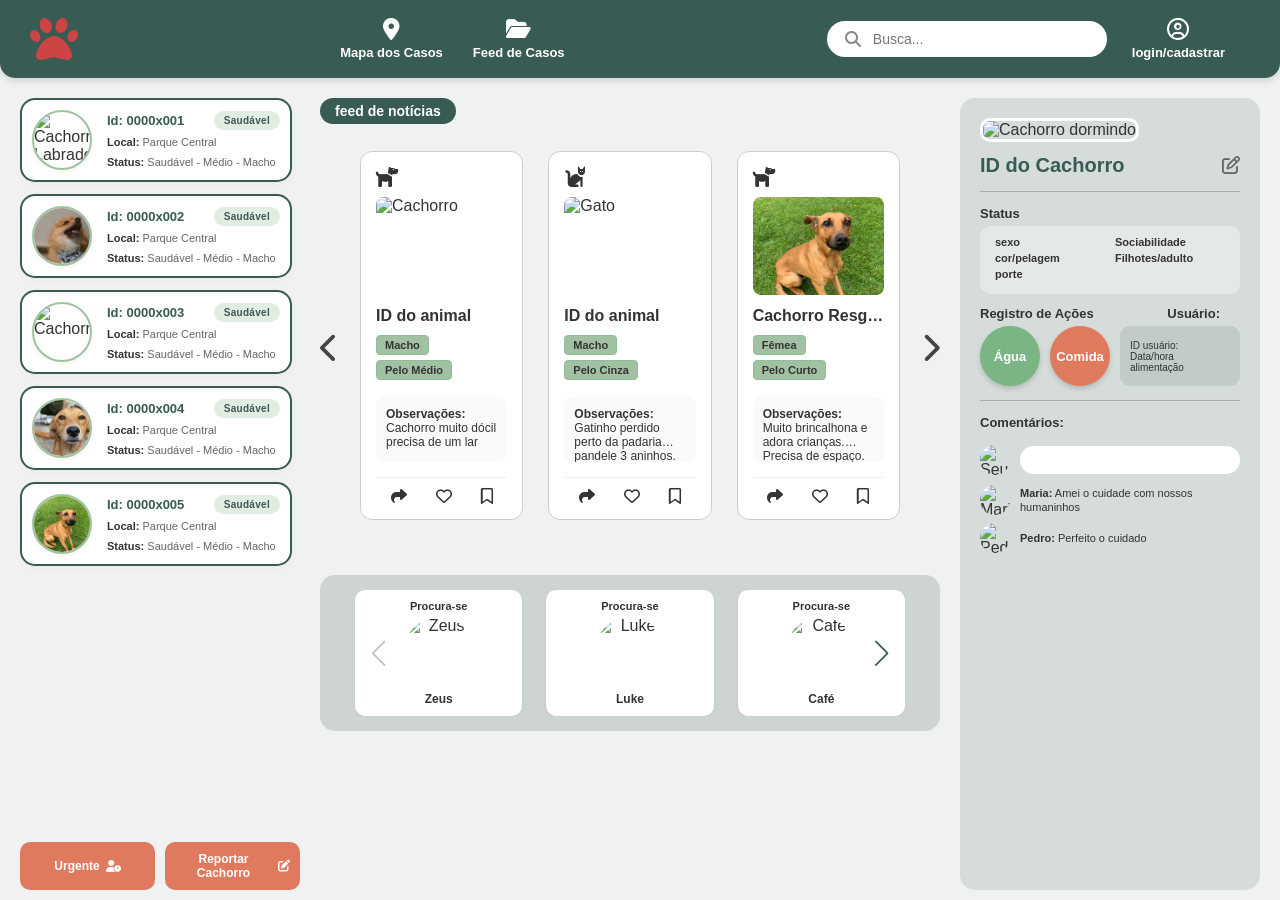
==== src/teste/index.html @ e4bc110d "Commit teste de paginação" ====
<!DOCTYPE html>
<html lang="pt-BR">
<head>
    <meta charset="UTF-8">
    <meta name="viewport" content="width=device-width, initial-scale=1.0">
    <title>Plataforma de Adoção e Resgate</title>
    <link rel="stylesheet"
        href="https://cdn.jsdelivr.net/npm/swiper@11/swiper-bundle.min.css" />
    <link rel="stylesheet"
        href="https://cdnjs.cloudflare.com/ajax/libs/font-awesome/6.4.0/css/all.min.css">
    <link rel="stylesheet"
        href="https://unpkg.com/leaflet@1.9.4/dist/leaflet.css" />
    <link rel="stylesheet" href="global.css">
</head>
<body>
    <header class="top-header">
        <div class="logo">
            <i class="fa-solid fa-paw fa-3x"></i>
        </div>
        <nav class="main-nav">
            <button id="btn-mapa"><a href="#mapa"><i
                        class="fa-solid fa-location-dot"></i> Mapa dos
                    Casos</a></button>
            <button id="btn-feed"><a href="#feed"><i
                        class="fa-solid fa-folder-open"></i> Feed de
                    Casos</a></button>
        </nav>
        <div class="header-right">
            <div class="search-bar">
                <i class="fas fa-search"></i>
                <input type="text" placeholder="Busca...">
            </div>
            <button class="btnLogin"> <a href="#" class="nav-item login-block" id="loginBtn">
                    <i class="far fa-user-circle"></i>
                    <span>login/cadastrar</span>
                </a></button>
            <button id="btnTelaUsuario" class="btn-usuario"
                style="display: none;">
                <i class="fa-solid fa-user"></i> USUÁRIO
            </button>
            <div id="userMenuContainer" class="user-menu">
            </div>
        </div>
    </header>
    <!-- CORPO PRINCIPAL -->
    <main class="dashboard-container">
        <!-- BARRA LATERAL ESQUERDA -->
        <aside class="left-sidebar">
            <div class="cases-list">
                <div class="case-card">
                    <img src="../img/labrador.png" alt="Cachorro Labrador">
                    <div class="case-details">
                        <div class="case-header">
                            <span>Id: 0000x001</span>
                            <span class="badge badge-green">Saudável</span>
                        </div>
                        <p><strong>Local:</strong> Parque Central</p>
                        <p><strong>Status:</strong> Saudável - Médio - Macho</p>
                    </div>
                </div>
                <div class="case-card">
                    <img src="../img/amoraa.jpg" alt="Cachorro">
                    <div class="case-details">
                        <div class="case-header">
                            <span>Id: 0000x002</span>
                            <span class="badge badge-green">Saudável</span>
                        </div>
                        <p><strong>Local:</strong> Parque Central</p>
                        <p><strong>Status:</strong> Saudável - Médio - Macho</p>
                    </div>
                </div>
                <div class="case-card">
                    <img src="../img/closeup-shot.jpg" alt="Cachorro">
                    <div class="case-details">
                        <div class="case-header">
                            <span>Id: 0000x003</span>
                            <span class="badge badge-green">Saudável</span>
                        </div>
                        <p><strong>Local:</strong> Parque Central</p>
                        <p><strong>Status:</strong> Saudável - Médio - Macho</p>
                    </div>
                </div>
                <div class="case-card">
                    <img src="../img/carameloselfie.jpg" alt="Cachorro">
                    <div class="case-details">
                        <div class="case-header">
                            <span>Id: 0000x004</span>
                            <span class="badge badge-green">Saudável</span>
                        </div>
                        <p><strong>Local:</strong> Parque Central</p>
                        <p><strong>Status:</strong> Saudável - Médio - Macho</p>
                    </div>
                </div>
                <div class="case-card">
                    <img src="../img/caramelo.jpeg" alt="Cachorro">
                    <div class="case-details">
                        <div class="case-header">
                            <span>Id: 0000x005</span>
                            <span class="badge badge-green">Saudável</span>
                        </div>
                        <p><strong>Local:</strong> Parque Central</p>
                        <p><strong>Status:</strong> Saudável - Médio - Macho</p>
                    </div>
                </div>
            </div>
            <div class="sidebar-buttons">
                <button class="btn-orange"
                    onclick="alert('Página de Urgência em desenvolvimento!')">Urgente
                    <i class="fa-solid fa-user-clock"></i></button>
                <button class="btn-orange"
                    onclick="alert('Formulário de Reporte em desenvolvimento!')">Reportar
                    Cachorro <i class="fa-solid fa-pen-to-square"></i></button>
            </div>
        </aside>
        <!-- CONTEÚDO PRINCIPAL -->
        <section class="main-content">
            <div class="feed-header">
                <h2>feed de notícias</h2>
            </div>
            <div id="container-feed-completo">
                <div class="feed-swiper-container">
                    <i class="fas fa-chevron-left custom-arrow feed-prev"></i>
                    <div class="swiper feed-swiper">
                        <div class="swiper-wrapper">
                            <div class="swiper-slide">
                                <div class="feed-card">
                                    <i class="fa-solid fa-dog card-icon"
                                        style="font-size: 20px;"></i>
                                    <img src="../img/cute-abandoned.jpg"
                                        alt="Cachorro" class="feed-img">
                                    <h3>ID do animal</h3>
                                    <div class="tags">
                                        <span class="tag">Macho</span>
                                        <span class="tag">Pelo Médio</span>
                                        <span class="tag">Pequeno</span>
                                        <span class="tag">Adulto</span>
                                    </div>
                                    <div class="obs-box">
                                        <strong>Observações:</strong><br>
                                        Cachorro muito dócil precisa de um lar
                                    </div>
                                    <div class="feed-actions">
                                        <i class="fa-solid fa-share"></i>
                                        <i class="fa-regular fa-heart"></i>
                                        <i class="fa-regular fa-bookmark"></i>
                                    </div>
                                </div>
                            </div>
                            <div class="swiper-slide">
                                <div class="feed-card">
                                    <i class="fa-solid fa-cat card-icon"
                                        style="font-size: 20px;"></i>
                                    <img src="../img/caramelo.jpg" alt="Gato"
                                        class="feed-img">
                                    <h3>ID do animal</h3>
                                    <div class="tags">
                                        <span class="tag">Macho</span>
                                        <span class="tag">Pelo Cinza</span>
                                        <span class="tag">Pequeno</span>
                                        <span class="tag">Adulto</span>
                                    </div>
                                    <div class="obs-box">
                                        <strong>Observações:</strong><br>
                                        Gatinho perdido perto da padaria pandele
                                        3
                                        aninhos.
                                    </div>
                                    <div class="feed-actions">
                                        <i class="fa-solid fa-share"></i>
                                        <i class="fa-regular fa-heart"></i>
                                        <i class="fa-regular fa-bookmark"></i>
                                    </div>
                                </div>
                            </div>
                            <div class="swiper-slide">
                                <div class="feed-card">
                                    <i class="fa-solid fa-dog card-icon"
                                        style="font-size: 20px;"></i>
                                    <img src="../img/caramelo.jpeg"
                                        alt="Cachorro" class="feed-img">
                                    <h3>Cachorro Resgatado</h3>
                                    <div class="tags">
                                        <span class="tag">Fêmea</span>
                                        <span class="tag">Pelo Curto</span>
                                        <span class="tag">Grande</span>
                                        <span class="tag">Adulto</span>
                                    </div>
                                    <div class="obs-box">
                                        <strong>Observações:</strong><br>
                                        Muito brincalhona e adora crianças.
                                        Precisa
                                        de espaço.
                                    </div>
                                    <div class="feed-actions">
                                        <i class="fa-solid fa-share"></i>
                                        <i class="fa-regular fa-heart"></i>
                                        <i class="fa-regular fa-bookmark"></i>
                                    </div>
                                </div>
                            </div>
                        </div>
                        <div class="swiper-pagination"></div>
                    </div>
                    <i class="fas fa-chevron-right custom-arrow feed-next"></i>
                </div>
                <div class="lost-pets-section">
                    <div class="swiper swiper-lost">
                        <div class="swiper-wrapper">
                            <div class="swiper-slide lost-card">
                                <span class="lost-tag">Procura-se</span>
                                <img src="../img/bull-terrier.jpg" alt="Zeus">
                                <p>Zeus</p>
                            </div>
                            <div class="swiper-slide lost-card">
                                <span class="lost-tag">Procura-se</span>
                                <img src="../img/boxer-dog.jpg" alt="Luke">
                                <p>Luke</p>
                            </div>
                            <div class="swiper-slide lost-card">
                                <span class="lost-tag">Procura-se</span>
                                <img src="../img/angle-dog-looking.jpg"
                                    alt="Café">
                                <p>Café</p>
                            </div>
                            <div class="swiper-slide lost-card">
                                <span class="lost-tag">Procura-se</span>
                                <img src="../img/ussell-terrier.jpg" alt="Totó">
                                <p>Totó</p>
                            </div>
                        </div>
                        <div class="swiper-button-prev lost-prev"></div>
                        <div class="swiper-button-next lost-next"></div>
                    </div>
                </div>
            </div>
            <div id="container-mapa" style="display: none;">
                <div class="feed-header">
                    <h2>Mapa dos Casos</h2>
                </div>
                <div id="map"></div>
            </div>
        </section>
        <!-- BARRA LATERAL DIREITA -->
        <aside class="right-sidebar dog-profile-sidebar">
            <div class="profile-img-wrap">
                <img src="../img/labrador.png" alt="Cachorro dormindo">
            </div>
            <div class="profile-header">
                <h2>ID do Cachorro</h2>
                <i class="fa-regular fa-pen-to-square edit-icon"></i>
            </div>
            <hr class="profile-divider">
            <div class="profile-section">
                <h3 class="section-title">Status</h3>
                <div class="status-box">
                    <div class="status-col">
                        <p><strong>sexo</strong></p>
                        <p><strong>cor/pelagem</strong></p>
                        <p><strong>porte</strong></p>
                    </div>
                    <div class="status-col">
                        <p><strong>Sociabilidade</strong></p>
                        <p><strong>Filhotes/adulto</strong></p>
                    </div>
                </div>
            </div>
            <div class="profile-section">
                <div class="actions-labels">
                    <h3 class="section-title">Registro de Ações</h3>
                    <h3 class="section-title">Usuário:</h3>
                </div>
                <div class="actions-content">
                    <div class="action-buttons">
                        <button class="btn-circle btn-agua">Água</button>
                        <button class="btn-circle btn-comida">Comida</button>
                    </div>
                    <div class="user-log-box">
                        <p>ID usuário:<br>Data/hora<br>alimentação</p>
                    </div>
                </div>
            </div>
            <hr class="profile-divider">
            <div class="profile-section comments-section">
                <h3 class="section-title">Comentários:</h3>
                <div class="comment-input-row">
                    <img src="../img/Maria.jpg" alt="Seu Avatar"
                        class="avatar-sm">
                    <input type="text" class="comment-input" placeholder="">
                </div>
                <div class="comments-list">
                    <div class="comment-item">
                        <img src="../img/Maria.jpg" alt="Maria"
                            class="avatar-sm">
                        <p><strong>Maria:</strong> Amei o cuidade com nossos
                            humaninhos</p>
                    </div>
                    <div class="comment-item">
                        <img src="../img/Pedro.jpg" alt="Pedro"
                            class="avatar-sm">
                        <p><strong>Pedro:</strong> Perfeito o cuidado</p>
                    </div>
                </div>
            </div>
        </aside>
    </main>
    <script src="https://cdn.jsdelivr.net/npm/swiper@11/swiper-bundle.min.js">
    </script>
    <script src="https://unpkg.com/leaflet@1.9.4/dist/leaflet.js"></script>
    <script src="js/main.js"></script>
    <script src="./js/login.js"></script>
</body>
</body>
</html>
---- src/teste/global.css ----
/* ==================== VARIÁVEIS GERAIS ==================== */
:root {
    /* Paleta de Cores baseada na imagem */
    --bg-main: #eff2f1; /* Fundo geral mais claro */
    --bg-sidebar-right: #d5dcd9; /* Fundo da barra lateral direita */
    --bg-lost-section: #cdd4d1; /* Fundo da seção de perdidos */

    --primary-green: #385b54; /* Verde escuro (Header, bordas, textos destaque) */
    --light-green: #a2c1a3; /* Verde claro (Tags Saudável, Água) */
    --primary-orange: #e07a5f; /* Laranja (Urgente, Comida) */
    --white: #ffffff;

    --text-dark: #333333;
    --text-muted: #666666;

    /* Padrões de Layout */
    --border-radius-md: 10px;
    --border-radius-lg: 15px;
    --border-main: 2px solid var(--primary-green);
}

/* ==================== RESET E TIPOGRAFIA ==================== */
* {
    margin: 0;
    padding: 0;
    box-sizing: border-box;
    font-family: 'Segoe UI', Tahoma, Geneva, Verdana, sans-serif;
}

body {
    background-color: var(--bg-main);
    color: var(--text-dark);
    height: 100vh;
    display: flex;
    flex-direction: column;
    overflow: hidden;
}

/* Scrollbar Customizada */
::-webkit-scrollbar {
    width: 6px;
    height: 6px;
}

::-webkit-scrollbar-thumb {
    background: var(--primary-green);
    border-radius: 10px;
}

::-webkit-scrollbar-track {
    background: transparent;
}

/* ==================== HEADER ==================== */
.top-header {
    background-color: var(--primary-green);
    color: var(--white);
    display: flex;
    justify-content: space-between;
    align-items: center;
    padding: 15px 30px;
    border-bottom-left-radius: var(--border-radius-lg);
    border-bottom-right-radius: var(--border-radius-lg);
    margin-bottom: 20px;
    width: 100%;
    flex-shrink: 0;
    box-shadow: 0 4px 6px rgba(0, 0, 0, 0.1);
}

.logo i {
    color: #cc4444; /* Cor do coração/pata na imagem */
}

.main-nav {
    display: flex;
    gap: 30px;
}

.main-nav button {
    background: none;
    border: none;
    cursor: pointer;
}

.main-nav a {
    color: var(--white);
    text-decoration: none;
    display: flex;
    flex-direction: column;
    align-items: center;
    font-size: 13px;
    font-weight: 600;
    gap: 5px;
}

.main-nav i {
    font-size: 22px;
}
/* ==================== MODAL ==================== */
/* =========================================
   ESTILOS DO LOGO DO MODAL
   ========================================= */
.modal-logo {
    height: 35px;
    width: auto;
    object-fit: contain;
    margin-bottom: 15px;
}

/* =========================================
   ESTILOS DO MODAL (OVERLAY E CONTAINER)
   ========================================= */
.modal-overlay {
    display: none;
    position: fixed;
    top: 0;
    left: 0;
    width: 100%;
    height: 100%;
    background: rgba(0, 0, 0, 0.4);
    backdrop-filter: blur(4px);
    z-index: 9999;
    justify-content: center;
    align-items: center;
}

.modal-overlay.active {
    display: flex;
}

.modal-content {
    background-color: var(--bg-main); /* Usando o fundo claro da sua paleta */
    padding: 35px 30px;
    border-radius: var(--border-radius-lg); /* Usando a sua variável de borda */
    width: 90%;
    max-width: 400px;
    position: relative;
    text-align: center;
    max-height: 95vh;
    overflow-y: auto;
    color: var(--text-dark);
    box-shadow: 0 10px 25px rgba(0, 0, 0, 0.2);
}

.close-btn {
    position: absolute;
    top: 15px;
    right: 20px;
    font-size: 24px;
    font-weight: bold;
    cursor: pointer;
    color: var(--text-muted);
}

.close-btn:hover {
    color: var(--text-dark);
}

.modal-content h2 {
    font-size: 22px;
    margin-bottom: 25px;
    color: var(--primary-green); /* Atualizado para a nova variável */
    font-weight: 700;
}

/* =========================================
   FORMULÁRIOS E INPUTS
   ========================================= */
.login-form input {
    width: 100%;
    padding: 12px 15px;
    margin-bottom: 15px;
    border: 1px solid #ced4da;
    border-radius: 6px;
    font-size: 14px;
    color: var(--text-dark);
    background-color: #e8f0fe; /* Mantido o azul claro padrão de preenchimento (autofill) */
    box-sizing: border-box;
}

.login-form input:focus {
    outline: none;
    border-color: var(--primary-green); /* Atualizado para a nova variável */
}

.phone-group {
    display: flex;
    gap: 10px;
    width: 100%;
}

/* =========================================
   BOTÕES PRINCIPAIS
   ========================================= */
.btn-entrar,
.btn-cadastrar {
    width: 100%;
    padding: 12px;
    border-radius: 6px;
    font-size: 15px;
    font-weight: bold;
    cursor: pointer;
    margin-top: 5px;
    color: var(--white); /* Atualizado para a nova variável */
    border: none;
}

.btn-entrar {
    background-color: var(--primary-orange); /* Atualizado para a nova variável laranja */
}

.btn-entrar:hover {
    opacity: 0.9;
}

.btn-cadastrar {
    background-color: var(--primary-green); /* Atualizado para a nova variável verde */
}

.btn-cadastrar:hover {
    opacity: 0.9;
}

/* =========================================
   LINKS (Cadastre-se)
   ========================================= */
.register-link {
    margin-top: 20px;
    font-size: 13px;
    color: var(--text-muted);
}

.register-link a {
    color: var(--primary-orange); /* Atualizado para a nova variável */
    font-weight: bold;
    text-decoration: underline;
}

.register-link a:hover {
    opacity: 0.8;
}

/* =========================================
   BOTÕES DE ESQUECI SENHA/USUÁRIO
   ========================================= */
.forgot-buttons-container {
    display: flex;
    gap: 12px;
    margin-top: 25px;
}

.btn-esqueci {
    flex: 1;
    padding: 10px;
    background-color: transparent;
    color: var(--primary-green); /* Atualizado */
    border: 1.5px solid var(--primary-green); /* Atualizado */
    border-radius: 6px;
    font-size: 13px;
    font-weight: bold;
    cursor: pointer;
    transition: 0.3s;
}

.btn-esqueci:hover {
    background-color: var(--primary-green); /* Atualizado */
    color: var(--white); /* Atualizado */
}

/* =========================================
   SELEÇÃO DE PERFIL (CADASTRO)
   ========================================= */
.button-group {
    display: flex;
    flex-wrap: wrap;
    gap: 8px;
    margin-bottom: 15px;
}

.btn-perfil {
    flex: 1;
    min-width: 100px;
    padding: 10px;
    border: none;
    border-radius: 8px;
    color: var(--white);
    cursor: pointer;
    font-size: 13px;
    font-weight: bold;
    transition: 0.3s;
}

.btn-adotante { background-color: #ff9f43; }
.btn-voluntario { background-color: #54a0ff; }
.btn-apoiador { background-color: #10ac84; }
.btn-ong { background-color: #5f27cd; }
/* ==================== LADO DIREITO DO HEADER E BUSCA ==================== */
.header-right {
    display: flex;
    align-items: center; /* Centraliza verticalmente todos os itens */
    gap: 25px; /* Espaço entre a busca e o login */
}

/* Estilo da Barra de Pesquisa */
.search-bar {
    background-color: var(--white);
    border-radius: 25px; /* Bordas mais arredondadas */
    padding: 10px 18px; /* Mais padding para espaçamento interno */
    display: flex;
    align-items: center;
    width: 280px; /* Um pouco mais longa */
    gap: 12px; /* Espaço entre lupa e texto */
}

.search-bar i {
    color: #888888;
    font-size: 16px;
}

.search-bar input {
    border: none;
    outline: none;
    width: 100%;
    font-size: 14px;
    color: var(--text-dark);
    background: transparent;
}

/* Estilo do Bloco de Login (Estado Deslogado) */
.login-block {
    display: flex;
    flex-direction: column; /* Empilha o ícone sobre o texto */
    align-items: center; /* Centraliza horizontalmente o ícone e o texto */
    text-decoration: none; /* Remove o sublinhado */
    color: var(--white); /* Cor branca para ícone e texto */
    text-align: center;
    cursor: pointer;
    gap: 5px; /* Espaço entre o ícone e o texto */
}

.login-block i {
    font-size: 24px; /* Tamanho do ícone */
    color: var(--white);
}

.login-block span {
    font-weight: bold; /* Texto em negrito */
    font-size: 13px; /* Tamanho do texto */
    color: var(--white);
}

/* Estilo do Botão do Usuário Logado */
.btn-usuario {
    background-color: var(--white);
    color: var(--primary-green);
    border: none;
    padding: 10px 20px;
    border-radius: 20px;
    font-weight: bold;
    cursor: pointer;
    display: flex;
    align-items: center;
    gap: 8px;
    transition: 0.2s ease;
}

.btn-usuario:hover {
    background-color: #f0f0f0;
}

/* Container do Menu */
.user-menu {
    display: flex;
    align-items: center;
}

/* ==========================================
   ESTILO DO BOTÃO DE LOGIN
   ========================================== */

.btnLogin {
    display: flex;
    align-items: center;
    justify-content: center;
    gap: 8px; 
    

    background-color: transparent;
    border: 2px ;
    border-radius: 25px;
    

    text-decoration: none;
    color: #ffffff;
    font-family: inherit;
    font-size: 16px;
    font-weight: bold;
    
    transition: all 0.3s ease;
    cursor: pointer;
}

.btnLogin i {
    font-size: 22px;
}


/* ==================== LAYOUT PRINCIPAL (GRID) ==================== */
.dashboard-container {
    display: grid;
    grid-template-columns: 280px 1fr 300px;
    /* Esquerda, Centro Fluido, Direita */
    gap: 20px;
    padding: 0 20px 10px 20px;
    width: 100%;
    flex-grow: 1;
    min-height: 0;
}

.left-sidebar,
.main-content,
.right-sidebar {
    display: flex;
    flex-direction: column;
    height: 100%;
    overflow-y: auto;
}

/* ==================== SIDEBAR ESQUERDA (Lista de Casos) ==================== */
.left-sidebar {
    display: flex;
    flex-direction: column;
    height: 100%; 
    max-height: 800px;
}

.cases-list {
    flex-grow: 1;      
    overflow-y: auto; 
    padding-right: 8px; /* Um pouco mais de espaço para a scrollbar */
    display: flex;
    flex-direction: column;
    gap: 12px; /* Separa os cards de forma elegante sem usar margin */
}

.case-card {
    display: flex;
    background-color: var(--white);
    border: var(--border-main);
    border-radius: var(--border-radius-lg); /* Cantos mais arredondados */
    padding: 10px; 
    gap: 15px;
    align-items: center;
    box-shadow: 0 2px 8px rgba(0, 0, 0, 0.03); /* Sombra bem leve */
    transition: all 0.3s ease; /* Animação suave */
    cursor: pointer;
}

.case-card:hover {
    transform: translateY(-3px);
    box-shadow: 0 6px 15px rgba(0, 0, 0, 0.06);
    border-color: var(--light-green);
}

.case-card img {
    width: 60px;
    height: 60px;
    border-radius: 50%;
    object-fit: cover;
    /* Borda mais clara e suave para a foto do pet */
    border: 2px solid var(--light-green); 
    box-shadow: 0 2px 5px rgba(0, 0, 0, 0.05);
}

.case-details {
    flex-grow: 1;
    display: flex;
    flex-direction: column;
    gap: 5px;
}

.case-header {
    display: flex;
    justify-content: space-between;
    align-items: center;
    font-size: 13px;
    font-weight: 600; /* Menos pesado que o 700 */
    color: var(--primary-green);
}

.case-details p {
    font-size: 11px;
    color: var(--text-muted); /* Texto secundário mais claro */
    line-height: 1.3;
}

.case-details strong {
    color: var(--text-dark);
    font-weight: 600;
}

.badge-green {
    /* Fundo levemente transparente para a tag não gritar na tela */
    background-color: rgba(162, 193, 163, 0.3); 
    padding: 4px 10px;
    border-radius: 12px;
    color: var(--primary-green);
    font-size: 10px;
    font-weight: 700;
    letter-spacing: 0.3px;
}

.sidebar-buttons {
    flex-shrink: 0;
    padding-top: 15px;
    display: flex;
    justify-content: space-between;
    gap: 10px;
}
.btn-orange {
    background-color: var(--primary-orange);
    color: var(--white);
    border: none;
    padding: 10px;
    border-radius: var(--border-radius-md);
    cursor: pointer;
    flex: 1;
    font-weight: bold;
    font-size: 12px;
    display: flex;
    justify-content: center;
    align-items: center;
    gap: 6px;
    transition: 0.2s;
}

.btn-orange:hover {
    filter: brightness(0.9);
}

/* ==================== CONTEÚDO CENTRAL (Feed) ==================== */
.main-content {
    display: flex;
    flex-direction: column;
    height: 100%;
    min-height: 0;
    position: relative;
}

/* Garante que ambos ocupem o espaço total disponível */
#container-feed-completo, 
#container-mapa {
    width: 100%;
    height: 100%;
    display: flex;
    flex-direction: column;
}

/* O mapa propriamente dito */
#map {
    width: 100%;
    flex-grow: 1; /* Faz o mapa ocupar todo o espaço abaixo do header "Mapa dos Casos" */
    border-radius: 15px;
    border: 2px solid var(--primary-green);
    background-color: #eee; /* Cor de fundo enquanto carrega */
}
.swiper-slide {
    height: auto; /* Deixa o Swiper controlar a altura do slide */
    display: flex;
}

.feed-header {
    display: flex;
    justify-content: space-between;
    align-items: center;
    margin-bottom: 12px;
    background-color: var(--primary-green);
    color: white;
    padding: 5px 15px;
    border-radius: 20px;
    width: fit-content;
}

.feed-header h2 {
    font-size: 14px;
    font-weight: bold;
    text-transform: lowercase;
}

.feed-swiper-container {
    display: flex;
    align-items: center;
    justify-content: space-between;
    width: 100%;
    gap: 10px;
}

.feed-swiper {
    width: calc(100% - 80px); /* Espaço para as setas */
    padding: 15px 0 40px 0; /* Espaço inferior para paginação */
    overflow: hidden;
}

.feed-card {
    background: white;
    border: 1px solid #ccc;
    border-radius: 12px;
    padding: 15px;
    display: flex;
    flex-direction: column; /* Alinha os itens em coluna */
    width: 100%;
    height: 100%; /* Força o card a ocupar toda a altura do slide */
    box-sizing: border-box;
}

.card-icon {
    font-size: 20px;
    margin-bottom: 10px;
    color: var(--header-bg);
}

.feed-img {
    width: 100%;
    aspect-ratio: 4 / 3;
    object-fit: cover;
    border-radius: 8px;
    flex-shrink: 0; /* Impede a imagem de espremer se houver muito texto */
}

.feed-card h3 {
    margin: 12px 0 8px 0;
    font-size: 16px;
    height: 20px; /* Altura fixa para o título */
    overflow: hidden;
    text-overflow: ellipsis;
    white-space: nowrap;
}

.tags {
    display: flex;
    gap: 5px;
    margin-bottom: 12px;
    flex-wrap: wrap;
    height: 50px; /* Ajuste conforme a necessidade de linhas de tags */
    overflow-y: auto; /* Scroll interno se houver tags demais */
}

.tag {
    background-color: var(--light-green);
    color: var(--header-bg);
    padding: 3px 8px;
    border-radius: 4px;
    font-size: 11px;
    font-weight: bold;
    border: 1px solid #8abf98;
}

.obs-box {
    border: 1px solid var(--card-border);
    border-radius: 8px;
    padding: 10px;
    font-size: 12px;
    background: #fafafa;
    
    /* TRUQUE MÁGICO: Altura fixa e limite de linhas */
    height: 65px; 
    overflow: hidden;
    display: -webkit-box;
    -webkit-line-clamp: 3; /* Mostra no máximo 3 linhas de texto */
    -webkit-box-orient: vertical;
    
    margin-bottom: 15px;
}

.feed-actions {
    display: flex;
    justify-content: space-around;
    padding-top: 10px;
    border-top: 1px solid #eee;
    margin-top: auto; /* Empurra as ações para o fim do card */
}

.feed-actions i {
    cursor: pointer;
    transition: 0.2s;
}

.feed-actions i:hover {
    color: var(--btn-red);
    transform: scale(1.2);
}

.custom-arrow {
    font-size: 30px;
    color: #444;
    cursor: pointer;
    transition: 0.2s;
    z-index: 10;
}

.custom-arrow:hover {
    color: var(--header-bg);
}

/* Estilização das bolinhas do Swiper */
.swiper-pagination-bullet-active {
    background: var(--header-bg) !important;
}

/* ==================== CARROSSEL INFERIOR (Procura-se) ==================== */
.lost-pets-section {
    background-color: var(--bg-lost-section);
    padding: 15px 35px;
    border-radius: var(--border-radius-lg);
    margin-top: 15px;
    position: relative;
    flex-shrink: 0;
}

.lost-card {
    background: var(--white);
    border-radius: var(--border-radius-md);
    padding: 10px;
    text-align: center;
    display: flex;
    flex-direction: column;
    align-items: center;
    box-shadow: 0 2px 4px rgba(0, 0, 0, 0.05);
}

.lost-tag {
    font-weight: bold;
    font-size: 11px;
    margin-bottom: 5px;
    color: var(--text-dark);
}

.lost-card img {
    width: 70px;
    height: 70px;
    object-fit: cover;
    border-radius: 50%;
    margin-bottom: 5px;
}

.lost-card p {
    font-size: 12px;
    font-weight: bold;
}

/* Setas do Swiper */
.swiper-button-next,
.swiper-button-prev {
    color: var(--primary-green) !important;
    transform: scale(0.6);
}

/* ==================== SIDEBAR DIREITA (Perfil do Animal) ==================== */
.dog-profile-sidebar {
    background-color: var(--bg-sidebar-right);
    padding: 20px;
    border-radius: var(--border-radius-lg);
    gap: 12px;
}

.profile-img-wrap img {
    width: 100%;
    height: 180px;
    object-fit: cover;
    border-radius: var(--border-radius-md);
    border: 3px solid var(--white);
}

.profile-header {
    display: flex;
    justify-content: space-between;
    align-items: center;
}

.profile-header h2 {
    font-size: 20px;
    color: var(--primary-green);
    font-weight: 800;
}

.edit-icon {
    font-size: 18px;
    color: var(--text-muted);
    cursor: pointer;
}

.profile-divider {
    border: none;
    border-top: 1px solid #a3b0ac;
    margin: 2px 0;
}

.section-title {
    font-size: 13px;
    color: var(--text-dark);
    font-weight: 700;
    margin-bottom: 5px;
}

/* Grid de Status */
.status-box {
    background-color: #e4e9e7;
    border-radius: var(--border-radius-md);
    padding: 10px 15px;
    display: grid;
    grid-template-columns: 1fr 1fr;
    gap: 10px;
}

.status-col p {
    font-size: 11px;
    color: var(--text-dark);
    margin-bottom: 4px;
}

/* Ações (Água e Comida) */
.actions-labels {
    display: flex;
    justify-content: space-between;
    padding-right: 20px;
}

.actions-content {
    display: flex;
    justify-content: space-between;
    align-items: stretch;
    gap: 10px;
}

.action-buttons {
    display: flex;
    gap: 10px;
}

.btn-circle {
    width: 60px;
    height: 60px;
    border-radius: 50%;
    border: none;
    color: var(--white);
    font-weight: bold;
    font-size: 13px;
    cursor: pointer;
    box-shadow: 0 3px 5px rgba(0, 0, 0, 0.15);
    transition: 0.2s;
}

.btn-circle:hover {
    transform: scale(1.05);
}

.btn-agua {
    background-color: #7ab583;
}

/* Verde claro da imagem */
.btn-comida {
    background-color: var(--primary-orange);
}

.user-log-box {
    background-color: #c1ccc8;
    border-radius: var(--border-radius-md);
    padding: 10px;
    font-size: 10px;
    color: var(--text-dark);
    flex-grow: 1;
    display: flex;
    align-items: center;
}

/* Localização */







/* Comentários */
.comments-section {
    display: flex;
    flex-direction: column;
    gap: 10px;
}

.avatar-sm {
    width: 30px;
    height: 30px;
    border-radius: 50%;
    object-fit: cover;
}

.comment-input-row {
    display: flex;
    align-items: center;
    gap: 10px;
}

.comment-input {
    flex-grow: 1;
    border: none;
    border-radius: 20px;
    padding: 8px 12px;
    font-size: 11px;
    outline: none;
}

.comments-list {
    display: flex;
    flex-direction: column;
    gap: 8px;
}

.comment-item {
    display: flex;
    align-items: center;
    gap: 10px;
}

.comment-item p {
    font-size: 11px;
    color: var(--text-dark);
    line-height: 1.3;
}

/* ==================== RESPONSIVIDADE ==================== */
@media (max-width: 1200px) {
    .dashboard-container {
        grid-template-columns: 260px 1fr;
    }

    .dog-profile-sidebar {
        grid-column: 1 / -1;
        height: auto;
    }
}

@media (max-width: 850px) {
    body {
        height: auto;
        overflow-y: auto;
    }

    .top-header {
        flex-direction: column;
        gap: 15px;
        padding: 15px;
        border-radius: 0;
    }

    .dashboard-container {
        display: flex;
        flex-direction: column;
        padding: 15px;
    }

    .left-sidebar,
    .main-content,
    .right-sidebar {
        height: auto;
        overflow: visible;
    }

    .feed-card img {
        height: 250px;
    }
}

@media (max-width: 480px) {
    .main-nav {
        flex-wrap: wrap;
        justify-content: center;
    }

    .user-info {
        display: none;
    }

    .feed-card img {
        height: 200px;
    }

    .actions-content {
        flex-direction: column;
    }
}
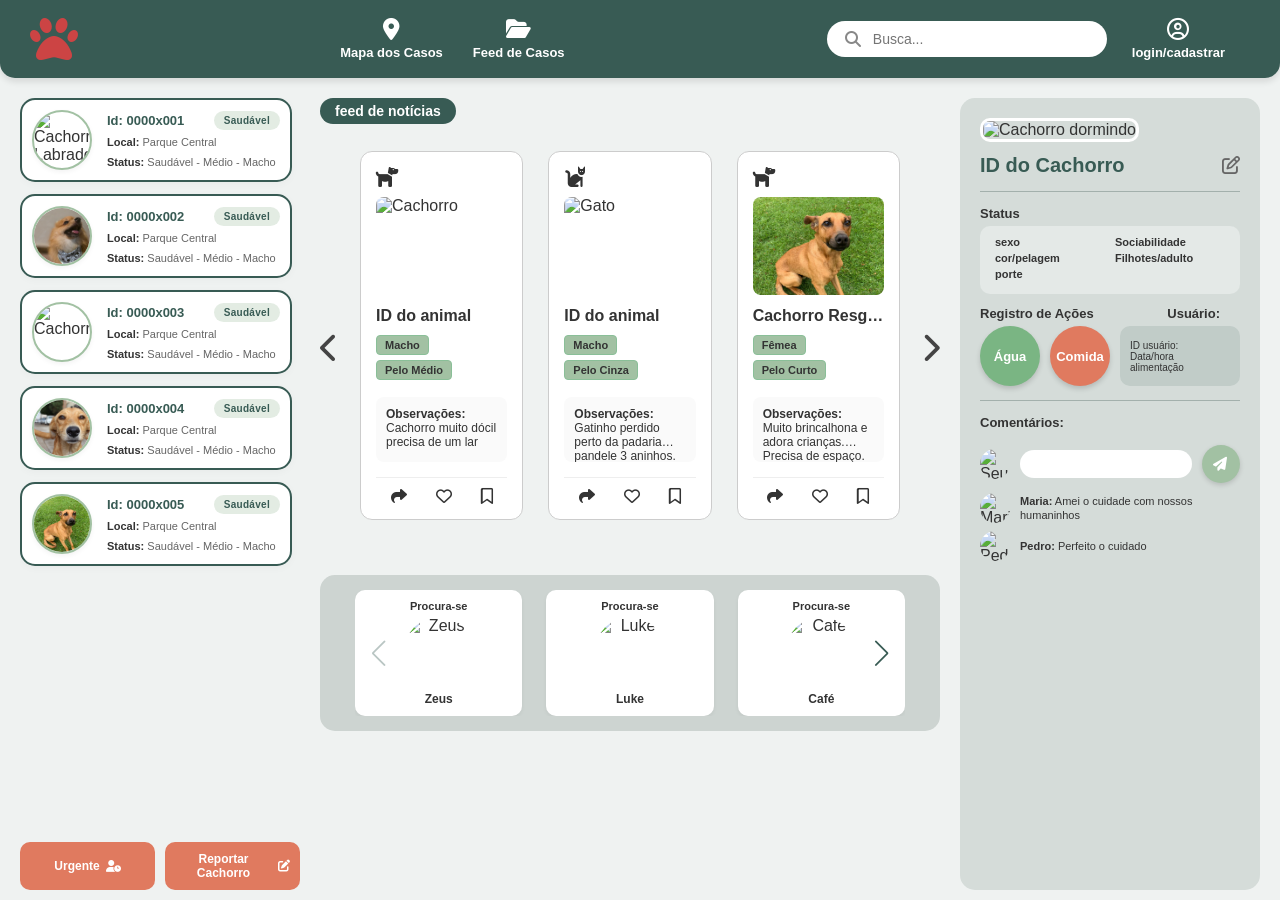
==== commit 93f53feb: "Commit teste login fix" ====
--- a/src/teste/index.html
+++ b/src/teste/index.html
@@ -30,7 +30,8 @@
                 <i class="fas fa-search"></i>
                 <input type="text" placeholder="Busca...">
             </div>
-            <button class="btnLogin"> <a href="#" class="nav-item login-block" id="loginBtn">
+            <button class="btnLogin"> <a href="#" class="nav-item login-block"
+                    id="loginBtn">
                     <i class="far fa-user-circle"></i>
                     <span>login/cadastrar</span>
                 </a></button>
@@ -286,6 +287,9 @@
                     <img src="../img/Maria.jpg" alt="Seu Avatar"
                         class="avatar-sm">
                     <input type="text" class="comment-input" placeholder="">
+                    <button class="btn-send-comment" title="Enviar">
+                        <i class="fa-solid fa-paper-plane"></i>
+                    </button>
                 </div>
                 <div class="comments-list">
                     <div class="comment-item">
--- a/src/teste/global.css
+++ b/src/teste/global.css
@@ -1,13 +1,19 @@
 /* ==================== VARIÁVEIS GERAIS ==================== */
 :root {
     /* Paleta de Cores baseada na imagem */
-    --bg-main: #eff2f1; /* Fundo geral mais claro */
-    --bg-sidebar-right: #d5dcd9; /* Fundo da barra lateral direita */
-    --bg-lost-section: #cdd4d1; /* Fundo da seção de perdidos */
-
-    --primary-green: #385b54; /* Verde escuro (Header, bordas, textos destaque) */
-    --light-green: #a2c1a3; /* Verde claro (Tags Saudável, Água) */
-    --primary-orange: #e07a5f; /* Laranja (Urgente, Comida) */
+    --bg-main: #eff2f1;
+    /* Fundo geral mais claro */
+    --bg-sidebar-right: #d5dcd9;
+    /* Fundo da barra lateral direita */
+    --bg-lost-section: #cdd4d1;
+    /* Fundo da seção de perdidos */
+
+    --primary-green: #385b54;
+    /* Verde escuro (Header, bordas, textos destaque) */
+    --light-green: #a2c1a3;
+    /* Verde claro (Tags Saudável, Água) */
+    --primary-orange: #e07a5f;
+    /* Laranja (Urgente, Comida) */
     --white: #ffffff;
 
     --text-dark: #333333;
@@ -68,7 +74,8 @@
 }
 
 .logo i {
-    color: #cc4444; /* Cor do coração/pata na imagem */
+    color: #cc4444;
+    /* Cor do coração/pata na imagem */
 }
 
 .main-nav {
@@ -96,6 +103,256 @@
 .main-nav i {
     font-size: 22px;
 }
+
+
+/* ==================== USER MENU ==================== */
+.user-menu {
+    display: flex;
+    align-items: center;
+    gap: 20px;
+}
+
+.btn-home {
+    background-color: white;
+    color: var(--header-bg);
+    border: none;
+    padding: 10px 20px;
+    border-radius: 20px;
+    font-weight: bold;
+    cursor: pointer;
+    display: flex;
+    align-items: center;
+    gap: 8px;
+}
+
+.user-profile {
+    display: flex;
+    align-items: center;
+    gap: 10px;
+}
+
+.user-profile img {
+    border-radius: 50%;
+    width: 45px !important;
+    height: 45px !important;
+    object-fit: cover;
+    border: 2px solid var(--tag-green);
+}
+
+.user-info {
+    display: flex;
+    flex-direction: column;
+    font-size: 12px;
+}
+
+.user-actions {
+    display: flex;
+    gap: 10px;
+    color: #ccc;
+    cursor: pointer;
+}
+.btn-home {
+    background-color: white; color: var(--header-bg); border: none;
+    padding: 10px 20px; border-radius: 20px; font-weight: bold;
+    cursor: pointer; display: flex; align-items: center; gap: 8px;
+    color: black;
+}
+
+/* ==================== .RIGHT-SIDE-HIDE ==================== */
+.right-sidebar {
+    background: #d3dbd8;
+    padding: 15px;
+    position: relative;
+    top: 0;
+    height: 100%;
+    display: flex;
+    flex-direction: column;
+    overflow-y: auto;
+    border-radius: 15px;
+}
+
+/* Estilização da barra de rolagem */
+.right-sidebar::-webkit-scrollbar {
+    width: 4px;
+}
+
+.right-sidebar::-webkit-scrollbar-thumb {
+    background: var(--border-color);
+    border-radius: 10px;
+}
+
+/* Caixa de Bio */
+.bio-box {
+    background: white;
+    padding: 10px;
+    border-radius: 10px;
+    margin-bottom: 10px;
+}
+
+.bio-box h4 {
+    margin-bottom: 2px;
+    color: var(--text-muted);
+    font-size: 13px;
+}
+
+.bio-box p {
+    font-size: 11px;
+}
+
+/* Caixa de Pesquisa */
+.search-box {
+    display: flex;
+    align-items: center;
+    background: white;
+    padding: 8px 10px;
+    border-radius: 8px;
+    margin-bottom: 10px;
+}
+
+.search-box input {
+    border: none;
+    outline: none;
+    margin-left: 10px;
+    width: 100%;
+    font-size: 12px;
+}
+
+/* ==================== PROPAGANDAS ==================== */
+.sponsored-section {
+    flex-grow: 1;
+    display: flex;
+    flex-direction: column;
+    justify-content: space-between;
+}
+
+.sponsored-section h3 {
+    font-size: 13px;
+    color: var(--header-bg);
+    margin-bottom: 5px;
+    display: flex;
+    align-items: center;
+    gap: 8px;
+}
+
+/* Cards de Anúncio */
+.ad-card {
+    background: white;
+    border-radius: 8px;
+    overflow: hidden;
+    position: relative;
+    box-shadow: 0 2px 4px rgba(0, 0, 0, 0.05);
+    transition: transform 0.3s ease, border-color 0.3s ease;
+    cursor: pointer;
+    border: 2px solid transparent;
+    flex-grow: 1;
+    display: flex;
+    flex-direction: column;
+    margin-bottom: 8px;
+}
+
+.ad-card:last-child {
+    margin-bottom: 0;
+}
+
+.ad-card:hover {
+    transform: translateY(-2px);
+    border-color: var(--primary-orange);
+}
+
+.ad-card img {
+    width: 100%;
+    height: 50px;
+    object-fit: cover;
+}
+
+/* Conteúdo interno do anúncio */
+.ad-content {
+    padding: 8px;
+    text-align: center;
+    flex-grow: 1;
+    display: flex;
+    flex-direction: column;
+    justify-content: space-between;
+}
+
+.ad-content h4 {
+    font-size: 12px;
+    color: var(--text-dark);
+    margin-bottom: 2px;
+}
+
+.ad-content p {
+    font-size: 10px;
+    color: var(--text-muted);
+    margin-bottom: 5px;
+    line-height: 1.1;
+}
+
+/* Animação do Badge "15% OFF" */
+.ad-badge {
+    position: absolute;
+    top: 5px;
+    right: 5px;
+    background: var(--primary-orange);
+    color: white;
+    font-size: 8px;
+    font-weight: bold;
+    padding: 3px 6px;
+    border-radius: 10px;
+    z-index: 2;
+}
+
+.pulse {
+    animation: pulse-animation 2s infinite;
+}
+
+@keyframes pulse-animation {
+    0% {
+        transform: scale(1);
+    }
+
+    50% {
+        transform: scale(1.05);
+    }
+
+    100% {
+        transform: scale(1);
+    }
+}
+
+/* Botões dos anúncios */
+.btn-ad {
+    background-color: var(--header-bg);
+    color: white;
+    border: none;
+    padding: 6px;
+    border-radius: 6px;
+    font-size: 10px;
+    font-weight: bold;
+    cursor: pointer;
+    width: 100%;
+    display: flex;
+    justify-content: center;
+    align-items: center;
+    gap: 5px;
+}
+
+.btn-ifood {
+    background-color: #ea1d2c;
+}
+
+.btn-ifood:hover {
+    background-color: #c91825;
+}
+
+.btn-vet {
+    background-color: #5b8c85;
+}
+
+.btn-vet:hover {
+    background-color: var(--header-bg);
+}
+
 /* ==================== MODAL ==================== */
 /* =========================================
    ESTILOS DO LOGO DO MODAL
@@ -129,9 +386,11 @@
 }
 
 .modal-content {
-    background-color: var(--bg-main); /* Usando o fundo claro da sua paleta */
+    background-color: var(--bg-main);
+    /* Usando o fundo claro da sua paleta */
     padding: 35px 30px;
-    border-radius: var(--border-radius-lg); /* Usando a sua variável de borda */
+    border-radius: var(--border-radius-lg);
+    /* Usando a sua variável de borda */
     width: 90%;
     max-width: 400px;
     position: relative;
@@ -159,7 +418,8 @@
 .modal-content h2 {
     font-size: 22px;
     margin-bottom: 25px;
-    color: var(--primary-green); /* Atualizado para a nova variável */
+    color: var(--primary-green);
+    /* Atualizado para a nova variável */
     font-weight: 700;
 }
 
@@ -174,13 +434,15 @@
     border-radius: 6px;
     font-size: 14px;
     color: var(--text-dark);
-    background-color: #e8f0fe; /* Mantido o azul claro padrão de preenchimento (autofill) */
+    background-color: #e8f0fe;
+    /* Mantido o azul claro padrão de preenchimento (autofill) */
     box-sizing: border-box;
 }
 
 .login-form input:focus {
     outline: none;
-    border-color: var(--primary-green); /* Atualizado para a nova variável */
+    border-color: var(--primary-green);
+    /* Atualizado para a nova variável */
 }
 
 .phone-group {
@@ -201,12 +463,14 @@
     font-weight: bold;
     cursor: pointer;
     margin-top: 5px;
-    color: var(--white); /* Atualizado para a nova variável */
+    color: var(--white);
+    /* Atualizado para a nova variável */
     border: none;
 }
 
 .btn-entrar {
-    background-color: var(--primary-orange); /* Atualizado para a nova variável laranja */
+    background-color: var(--primary-orange);
+    /* Atualizado para a nova variável laranja */
 }
 
 .btn-entrar:hover {
@@ -214,7 +478,8 @@
 }
 
 .btn-cadastrar {
-    background-color: var(--primary-green); /* Atualizado para a nova variável verde */
+    background-color: var(--primary-green);
+    /* Atualizado para a nova variável verde */
 }
 
 .btn-cadastrar:hover {
@@ -231,7 +496,8 @@
 }
 
 .register-link a {
-    color: var(--primary-orange); /* Atualizado para a nova variável */
+    color: var(--primary-orange);
+    /* Atualizado para a nova variável */
     font-weight: bold;
     text-decoration: underline;
 }
@@ -253,8 +519,10 @@
     flex: 1;
     padding: 10px;
     background-color: transparent;
-    color: var(--primary-green); /* Atualizado */
-    border: 1.5px solid var(--primary-green); /* Atualizado */
+    color: var(--primary-green);
+    /* Atualizado */
+    border: 1.5px solid var(--primary-green);
+    /* Atualizado */
     border-radius: 6px;
     font-size: 13px;
     font-weight: bold;
@@ -263,8 +531,10 @@
 }
 
 .btn-esqueci:hover {
-    background-color: var(--primary-green); /* Atualizado */
-    color: var(--white); /* Atualizado */
+    background-color: var(--primary-green);
+    /* Atualizado */
+    color: var(--white);
+    /* Atualizado */
 }
 
 /* =========================================
@@ -290,26 +560,44 @@
     transition: 0.3s;
 }
 
-.btn-adotante { background-color: #ff9f43; }
-.btn-voluntario { background-color: #54a0ff; }
-.btn-apoiador { background-color: #10ac84; }
-.btn-ong { background-color: #5f27cd; }
+.btn-adotante {
+    background-color: #ff9f43;
+}
+
+.btn-voluntario {
+    background-color: #54a0ff;
+}
+
+.btn-apoiador {
+    background-color: #10ac84;
+}
+
+.btn-ong {
+    background-color: #5f27cd;
+}
+
 /* ==================== LADO DIREITO DO HEADER E BUSCA ==================== */
 .header-right {
     display: flex;
-    align-items: center; /* Centraliza verticalmente todos os itens */
-    gap: 25px; /* Espaço entre a busca e o login */
+    align-items: center;
+    /* Centraliza verticalmente todos os itens */
+    gap: 25px;
+    /* Espaço entre a busca e o login */
 }
 
 /* Estilo da Barra de Pesquisa */
 .search-bar {
     background-color: var(--white);
-    border-radius: 25px; /* Bordas mais arredondadas */
-    padding: 10px 18px; /* Mais padding para espaçamento interno */
-    display: flex;
-    align-items: center;
-    width: 280px; /* Um pouco mais longa */
-    gap: 12px; /* Espaço entre lupa e texto */
+    border-radius: 25px;
+    /* Bordas mais arredondadas */
+    padding: 10px 18px;
+    /* Mais padding para espaçamento interno */
+    display: flex;
+    align-items: center;
+    width: 280px;
+    /* Um pouco mais longa */
+    gap: 12px;
+    /* Espaço entre lupa e texto */
 }
 
 .search-bar i {
@@ -329,23 +617,31 @@
 /* Estilo do Bloco de Login (Estado Deslogado) */
 .login-block {
     display: flex;
-    flex-direction: column; /* Empilha o ícone sobre o texto */
-    align-items: center; /* Centraliza horizontalmente o ícone e o texto */
-    text-decoration: none; /* Remove o sublinhado */
-    color: var(--white); /* Cor branca para ícone e texto */
+    flex-direction: column;
+    /* Empilha o ícone sobre o texto */
+    align-items: center;
+    /* Centraliza horizontalmente o ícone e o texto */
+    text-decoration: none;
+    /* Remove o sublinhado */
+    color: var(--white);
+    /* Cor branca para ícone e texto */
     text-align: center;
     cursor: pointer;
-    gap: 5px; /* Espaço entre o ícone e o texto */
+    gap: 5px;
+    /* Espaço entre o ícone e o texto */
 }
 
 .login-block i {
-    font-size: 24px; /* Tamanho do ícone */
+    font-size: 24px;
+    /* Tamanho do ícone */
     color: var(--white);
 }
 
 .login-block span {
-    font-weight: bold; /* Texto em negrito */
-    font-size: 13px; /* Tamanho do texto */
+    font-weight: bold;
+    /* Texto em negrito */
+    font-size: 13px;
+    /* Tamanho do texto */
     color: var(--white);
 }
 
@@ -382,20 +678,20 @@
     display: flex;
     align-items: center;
     justify-content: center;
-    gap: 8px; 
-    
+    gap: 8px;
+
 
     background-color: transparent;
-    border: 2px ;
+    border: 2px;
     border-radius: 25px;
-    
+
 
     text-decoration: none;
     color: #ffffff;
     font-family: inherit;
     font-size: 16px;
     font-weight: bold;
-    
+
     transition: all 0.3s ease;
     cursor: pointer;
 }
@@ -430,29 +726,34 @@
 .left-sidebar {
     display: flex;
     flex-direction: column;
-    height: 100%; 
+    height: 100%;
     max-height: 800px;
 }
 
 .cases-list {
-    flex-grow: 1;      
-    overflow-y: auto; 
-    padding-right: 8px; /* Um pouco mais de espaço para a scrollbar */
-    display: flex;
-    flex-direction: column;
-    gap: 12px; /* Separa os cards de forma elegante sem usar margin */
+    flex-grow: 1;
+    overflow-y: auto;
+    padding-right: 8px;
+    /* Um pouco mais de espaço para a scrollbar */
+    display: flex;
+    flex-direction: column;
+    gap: 12px;
+    /* Separa os cards de forma elegante sem usar margin */
 }
 
 .case-card {
     display: flex;
     background-color: var(--white);
     border: var(--border-main);
-    border-radius: var(--border-radius-lg); /* Cantos mais arredondados */
-    padding: 10px; 
+    border-radius: var(--border-radius-lg);
+    /* Cantos mais arredondados */
+    padding: 10px;
     gap: 15px;
     align-items: center;
-    box-shadow: 0 2px 8px rgba(0, 0, 0, 0.03); /* Sombra bem leve */
-    transition: all 0.3s ease; /* Animação suave */
+    box-shadow: 0 2px 8px rgba(0, 0, 0, 0.03);
+    /* Sombra bem leve */
+    transition: all 0.3s ease;
+    /* Animação suave */
     cursor: pointer;
 }
 
@@ -468,7 +769,7 @@
     border-radius: 50%;
     object-fit: cover;
     /* Borda mais clara e suave para a foto do pet */
-    border: 2px solid var(--light-green); 
+    border: 2px solid var(--light-green);
     box-shadow: 0 2px 5px rgba(0, 0, 0, 0.05);
 }
 
@@ -484,13 +785,15 @@
     justify-content: space-between;
     align-items: center;
     font-size: 13px;
-    font-weight: 600; /* Menos pesado que o 700 */
+    font-weight: 600;
+    /* Menos pesado que o 700 */
     color: var(--primary-green);
 }
 
 .case-details p {
     font-size: 11px;
-    color: var(--text-muted); /* Texto secundário mais claro */
+    color: var(--text-muted);
+    /* Texto secundário mais claro */
     line-height: 1.3;
 }
 
@@ -501,7 +804,7 @@
 
 .badge-green {
     /* Fundo levemente transparente para a tag não gritar na tela */
-    background-color: rgba(162, 193, 163, 0.3); 
+    background-color: rgba(162, 193, 163, 0.3);
     padding: 4px 10px;
     border-radius: 12px;
     color: var(--primary-green);
@@ -517,6 +820,7 @@
     justify-content: space-between;
     gap: 10px;
 }
+
 .btn-orange {
     background-color: var(--primary-orange);
     color: var(--white);
@@ -548,7 +852,7 @@
 }
 
 /* Garante que ambos ocupem o espaço total disponível */
-#container-feed-completo, 
+#container-feed-completo,
 #container-mapa {
     width: 100%;
     height: 100%;
@@ -559,13 +863,17 @@
 /* O mapa propriamente dito */
 #map {
     width: 100%;
-    flex-grow: 1; /* Faz o mapa ocupar todo o espaço abaixo do header "Mapa dos Casos" */
+    flex-grow: 1;
+    /* Faz o mapa ocupar todo o espaço abaixo do header "Mapa dos Casos" */
     border-radius: 15px;
     border: 2px solid var(--primary-green);
-    background-color: #eee; /* Cor de fundo enquanto carrega */
-}
+    background-color: #eee;
+    /* Cor de fundo enquanto carrega */
+}
+
 .swiper-slide {
-    height: auto; /* Deixa o Swiper controlar a altura do slide */
+    height: auto;
+    /* Deixa o Swiper controlar a altura do slide */
     display: flex;
 }
 
@@ -596,8 +904,10 @@
 }
 
 .feed-swiper {
-    width: calc(100% - 80px); /* Espaço para as setas */
-    padding: 15px 0 40px 0; /* Espaço inferior para paginação */
+    width: calc(100% - 80px);
+    /* Espaço para as setas */
+    padding: 15px 0 40px 0;
+    /* Espaço inferior para paginação */
     overflow: hidden;
 }
 
@@ -607,9 +917,11 @@
     border-radius: 12px;
     padding: 15px;
     display: flex;
-    flex-direction: column; /* Alinha os itens em coluna */
-    width: 100%;
-    height: 100%; /* Força o card a ocupar toda a altura do slide */
+    flex-direction: column;
+    /* Alinha os itens em coluna */
+    width: 100%;
+    height: 100%;
+    /* Força o card a ocupar toda a altura do slide */
     box-sizing: border-box;
 }
 
@@ -624,13 +936,15 @@
     aspect-ratio: 4 / 3;
     object-fit: cover;
     border-radius: 8px;
-    flex-shrink: 0; /* Impede a imagem de espremer se houver muito texto */
+    flex-shrink: 0;
+    /* Impede a imagem de espremer se houver muito texto */
 }
 
 .feed-card h3 {
     margin: 12px 0 8px 0;
     font-size: 16px;
-    height: 20px; /* Altura fixa para o título */
+    height: 20px;
+    /* Altura fixa para o título */
     overflow: hidden;
     text-overflow: ellipsis;
     white-space: nowrap;
@@ -641,8 +955,10 @@
     gap: 5px;
     margin-bottom: 12px;
     flex-wrap: wrap;
-    height: 50px; /* Ajuste conforme a necessidade de linhas de tags */
-    overflow-y: auto; /* Scroll interno se houver tags demais */
+    height: 50px;
+    /* Ajuste conforme a necessidade de linhas de tags */
+    overflow-y: auto;
+    /* Scroll interno se houver tags demais */
 }
 
 .tag {
@@ -661,14 +977,15 @@
     padding: 10px;
     font-size: 12px;
     background: #fafafa;
-    
+
     /* TRUQUE MÁGICO: Altura fixa e limite de linhas */
-    height: 65px; 
+    height: 65px;
     overflow: hidden;
     display: -webkit-box;
-    -webkit-line-clamp: 3; /* Mostra no máximo 3 linhas de texto */
+    -webkit-line-clamp: 3;
+    /* Mostra no máximo 3 linhas de texto */
     -webkit-box-orient: vertical;
-    
+
     margin-bottom: 15px;
 }
 
@@ -677,7 +994,8 @@
     justify-content: space-around;
     padding-top: 10px;
     border-top: 1px solid #eee;
-    margin-top: auto; /* Empurra as ações para o fim do card */
+    margin-top: auto;
+    /* Empurra as ações para o fim do card */
 }
 
 .feed-actions i {
@@ -873,6 +1191,45 @@
     display: flex;
     align-items: center;
 }
+/* Container para alinhar o avatar, o input e o botão perfeitamente */
+.comment-input-row {
+    display: flex;
+    align-items: center;
+    gap: 10px;
+}
+
+/* Estilo do botão de enviar */
+.btn-send-comment {
+    background-color:var(--light-green); /* Verde claro */
+    color: white;
+    border: none;
+    border-radius: 50%; /* Deixa o botão redondo */
+    width: 38px;
+    height: 38px;
+    display: flex;
+    align-items: center;
+    justify-content: center;
+    cursor: pointer;
+    transition: background-color 0.3s ease, transform 0.2s ease;
+    flex-shrink: 0; /* Impede que o botão encolha se o input crescer */
+    box-shadow: 0 2px 5px rgba(0, 0, 0, 0.15);
+}
+
+/* Ícone dentro do botão */
+.btn-send-comment i {
+    font-size: 14px;
+    margin-left: -2px; /* Ajuste fino para o ícone de avião de papel parecer centralizado */
+}
+
+/* Efeitos ao passar o mouse e clicar */
+.btn-send-comment:hover {
+    background-color: var(--primary-green);
+    transform: scale(1.1);
+}
+
+.btn-send-comment:active {
+    transform: scale(0.95);
+}
 
 /* Localização */
 
@@ -989,4 +1346,31 @@
     .actions-content {
         flex-direction: column;
     }
+}
+@media (max-width: 1100px) {
+    .right-sidebar { 
+        grid-column: 1 / -1; 
+        position: relative; 
+        top: 0; 
+        height: auto; 
+    }
+}
+
+@media (max-width: 800px) {
+    .right-sidebar { 
+        position: relative; 
+        top: 0; 
+        height: auto; 
+        overflow: visible; 
+    }
+    .user-menu { 
+        width: 100%; 
+        justify-content: space-between; 
+    }
+}
+
+@media (max-width: 480px) {
+    .user-info { 
+        display: none; 
+    }
 }
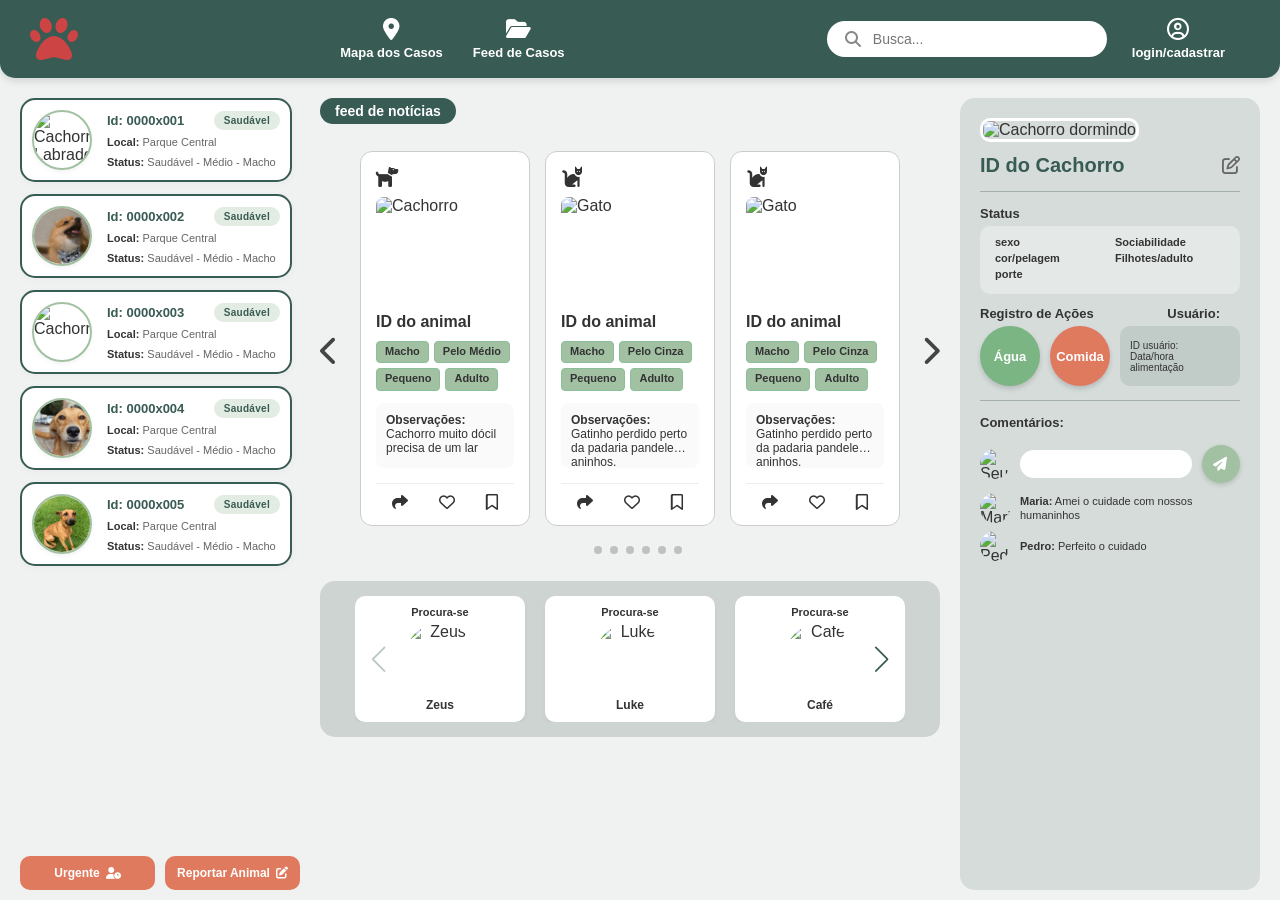
==== commit 736f13db: "Commit teste formulario de reportar casos" ====
--- a/src/teste/index.html
+++ b/src/teste/index.html
@@ -108,9 +108,9 @@
                 <button class="btn-orange"
                     onclick="alert('Página de Urgência em desenvolvimento!')">Urgente
                     <i class="fa-solid fa-user-clock"></i></button>
-                <button class="btn-orange"
-                    onclick="alert('Formulário de Reporte em desenvolvimento!')">Reportar
-                    Cachorro <i class="fa-solid fa-pen-to-square"></i></button>
+                <button id="btnReportarAnimal" class="btn-orange">
+                    Reportar Animal <i class="fa-solid fa-pen-to-square"></i>
+                </button>
             </div>
         </aside>
         <!-- CONTEÚDO PRINCIPAL -->
@@ -139,6 +139,110 @@
                                     <div class="obs-box">
                                         <strong>Observações:</strong><br>
                                         Cachorro muito dócil precisa de um lar
+                                    </div>
+                                    <div class="feed-actions">
+                                        <i class="fa-solid fa-share"></i>
+                                        <i class="fa-regular fa-heart"></i>
+                                        <i class="fa-regular fa-bookmark"></i>
+                                    </div>
+                                </div>
+                            </div>
+                            <div class="swiper-slide">
+                                <div class="feed-card">
+                                    <i class="fa-solid fa-cat card-icon"
+                                        style="font-size: 20px;"></i>
+                                    <img src="../img/caramelo.jpg" alt="Gato"
+                                        class="feed-img">
+                                    <h3>ID do animal</h3>
+                                    <div class="tags">
+                                        <span class="tag">Macho</span>
+                                        <span class="tag">Pelo Cinza</span>
+                                        <span class="tag">Pequeno</span>
+                                        <span class="tag">Adulto</span>
+                                    </div>
+                                    <div class="obs-box">
+                                        <strong>Observações:</strong><br>
+                                        Gatinho perdido perto da padaria pandele
+                                        3
+                                        aninhos.
+                                    </div>
+                                    <div class="feed-actions">
+                                        <i class="fa-solid fa-share"></i>
+                                        <i class="fa-regular fa-heart"></i>
+                                        <i class="fa-regular fa-bookmark"></i>
+                                    </div>
+                                </div>
+                            </div>
+                            <div class="swiper-slide">
+                                <div class="feed-card">
+                                    <i class="fa-solid fa-cat card-icon"
+                                        style="font-size: 20px;"></i>
+                                    <img src="../img/caramelo.jpg" alt="Gato"
+                                        class="feed-img">
+                                    <h3>ID do animal</h3>
+                                    <div class="tags">
+                                        <span class="tag">Macho</span>
+                                        <span class="tag">Pelo Cinza</span>
+                                        <span class="tag">Pequeno</span>
+                                        <span class="tag">Adulto</span>
+                                    </div>
+                                    <div class="obs-box">
+                                        <strong>Observações:</strong><br>
+                                        Gatinho perdido perto da padaria pandele
+                                        3
+                                        aninhos.
+                                    </div>
+                                    <div class="feed-actions">
+                                        <i class="fa-solid fa-share"></i>
+                                        <i class="fa-regular fa-heart"></i>
+                                        <i class="fa-regular fa-bookmark"></i>
+                                    </div>
+                                </div>
+                            </div>
+                            <div class="swiper-slide">
+                                <div class="feed-card">
+                                    <i class="fa-solid fa-cat card-icon"
+                                        style="font-size: 20px;"></i>
+                                    <img src="../img/caramelo.jpg" alt="Gato"
+                                        class="feed-img">
+                                    <h3>ID do animal</h3>
+                                    <div class="tags">
+                                        <span class="tag">Macho</span>
+                                        <span class="tag">Pelo Cinza</span>
+                                        <span class="tag">Pequeno</span>
+                                        <span class="tag">Adulto</span>
+                                    </div>
+                                    <div class="obs-box">
+                                        <strong>Observações:</strong><br>
+                                        Gatinho perdido perto da padaria pandele
+                                        3
+                                        aninhos.
+                                    </div>
+                                    <div class="feed-actions">
+                                        <i class="fa-solid fa-share"></i>
+                                        <i class="fa-regular fa-heart"></i>
+                                        <i class="fa-regular fa-bookmark"></i>
+                                    </div>
+                                </div>
+                            </div>
+                            <div class="swiper-slide">
+                                <div class="feed-card">
+                                    <i class="fa-solid fa-cat card-icon"
+                                        style="font-size: 20px;"></i>
+                                    <img src="../img/caramelo.jpg" alt="Gato"
+                                        class="feed-img">
+                                    <h3>ID do animal</h3>
+                                    <div class="tags">
+                                        <span class="tag">Macho</span>
+                                        <span class="tag">Pelo Cinza</span>
+                                        <span class="tag">Pequeno</span>
+                                        <span class="tag">Adulto</span>
+                                    </div>
+                                    <div class="obs-box">
+                                        <strong>Observações:</strong><br>
+                                        Gatinho perdido perto da padaria pandele
+                                        3
+                                        aninhos.
                                     </div>
                                     <div class="feed-actions">
                                         <i class="fa-solid fa-share"></i>
@@ -312,6 +416,7 @@
     <script src="https://unpkg.com/leaflet@1.9.4/dist/leaflet.js"></script>
     <script src="js/main.js"></script>
     <script src="./js/login.js"></script>
+    <script src="./js/reportarCasos.js"></script>
 </body>
 </body>
 </html>
--- a/src/teste/global.css
+++ b/src/teste/global.css
@@ -1,25 +1,13 @@
-/* ==================== VARIÁVEIS GERAIS ==================== */
 :root {
-    /* Paleta de Cores baseada na imagem */
     --bg-main: #eff2f1;
-    /* Fundo geral mais claro */
     --bg-sidebar-right: #d5dcd9;
-    /* Fundo da barra lateral direita */
     --bg-lost-section: #cdd4d1;
-    /* Fundo da seção de perdidos */
-
     --primary-green: #385b54;
-    /* Verde escuro (Header, bordas, textos destaque) */
     --light-green: #a2c1a3;
-    /* Verde claro (Tags Saudável, Água) */
     --primary-orange: #e07a5f;
-    /* Laranja (Urgente, Comida) */
     --white: #ffffff;
-
     --text-dark: #333333;
     --text-muted: #666666;
-
-    /* Padrões de Layout */
     --border-radius-md: 10px;
     --border-radius-lg: 15px;
     --border-main: 2px solid var(--primary-green);
@@ -31,6 +19,13 @@
     padding: 0;
     box-sizing: border-box;
     font-family: 'Segoe UI', Tahoma, Geneva, Verdana, sans-serif;
+    scrollbar-width: none;
+    -ms-overflow-style: none;
+}
+*::-webkit-scrollbar {
+    display: none;
+    width: 0;
+    height: 0;
 }
 
 body {
@@ -42,7 +37,6 @@
     overflow: hidden;
 }
 
-/* Scrollbar Customizada */
 ::-webkit-scrollbar {
     width: 6px;
     height: 6px;
@@ -75,7 +69,6 @@
 
 .logo i {
     color: #cc4444;
-    /* Cor do coração/pata na imagem */
 }
 
 .main-nav {
@@ -104,7 +97,6 @@
     font-size: 22px;
 }
 
-
 /* ==================== USER MENU ==================== */
 .user-menu {
     display: flex;
@@ -114,8 +106,6 @@
 
 .btn-home {
     background-color: white;
-    color: var(--header-bg);
-    border: none;
     padding: 10px 20px;
     border-radius: 20px;
     font-weight: bold;
@@ -123,6 +113,8 @@
     display: flex;
     align-items: center;
     gap: 8px;
+    color: black;
+    border: none;
 }
 
 .user-profile {
@@ -151,14 +143,8 @@
     color: #ccc;
     cursor: pointer;
 }
-.btn-home {
-    background-color: white; color: var(--header-bg); border: none;
-    padding: 10px 20px; border-radius: 20px; font-weight: bold;
-    cursor: pointer; display: flex; align-items: center; gap: 8px;
-    color: black;
-}
-
-/* ==================== .RIGHT-SIDE-HIDE ==================== */
+
+/* ==================== RIGHT SIDEBAR ==================== */
 .right-sidebar {
     background: #d3dbd8;
     padding: 15px;
@@ -171,7 +157,6 @@
     border-radius: 15px;
 }
 
-/* Estilização da barra de rolagem */
 .right-sidebar::-webkit-scrollbar {
     width: 4px;
 }
@@ -181,7 +166,6 @@
     border-radius: 10px;
 }
 
-/* Caixa de Bio */
 .bio-box {
     background: white;
     padding: 10px;
@@ -199,7 +183,6 @@
     font-size: 11px;
 }
 
-/* Caixa de Pesquisa */
 .search-box {
     display: flex;
     align-items: center;
@@ -234,7 +217,6 @@
     gap: 8px;
 }
 
-/* Cards de Anúncio */
 .ad-card {
     background: white;
     border-radius: 8px;
@@ -265,7 +247,6 @@
     object-fit: cover;
 }
 
-/* Conteúdo interno do anúncio */
 .ad-content {
     padding: 8px;
     text-align: center;
@@ -288,7 +269,6 @@
     line-height: 1.1;
 }
 
-/* Animação do Badge "15% OFF" */
 .ad-badge {
     position: absolute;
     top: 5px;
@@ -307,20 +287,11 @@
 }
 
 @keyframes pulse-animation {
-    0% {
-        transform: scale(1);
-    }
-
-    50% {
-        transform: scale(1.05);
-    }
-
-    100% {
-        transform: scale(1);
-    }
-}
-
-/* Botões dos anúncios */
+    0% { transform: scale(1); }
+    50% { transform: scale(1.05); }
+    100% { transform: scale(1); }
+}
+
 .btn-ad {
     background-color: var(--header-bg);
     color: white;
@@ -353,10 +324,7 @@
     background-color: var(--header-bg);
 }
 
-/* ==================== MODAL ==================== */
-/* =========================================
-   ESTILOS DO LOGO DO MODAL
-   ========================================= */
+/* ==================== MODAL LOGIN ==================== */
 .modal-logo {
     height: 35px;
     width: auto;
@@ -364,9 +332,6 @@
     margin-bottom: 15px;
 }
 
-/* =========================================
-   ESTILOS DO MODAL (OVERLAY E CONTAINER)
-   ========================================= */
 .modal-overlay {
     display: none;
     position: fixed;
@@ -387,10 +352,8 @@
 
 .modal-content {
     background-color: var(--bg-main);
-    /* Usando o fundo claro da sua paleta */
     padding: 35px 30px;
     border-radius: var(--border-radius-lg);
-    /* Usando a sua variável de borda */
     width: 90%;
     max-width: 400px;
     position: relative;
@@ -419,13 +382,9 @@
     font-size: 22px;
     margin-bottom: 25px;
     color: var(--primary-green);
-    /* Atualizado para a nova variável */
     font-weight: 700;
 }
 
-/* =========================================
-   FORMULÁRIOS E INPUTS
-   ========================================= */
 .login-form input {
     width: 100%;
     padding: 12px 15px;
@@ -435,14 +394,12 @@
     font-size: 14px;
     color: var(--text-dark);
     background-color: #e8f0fe;
-    /* Mantido o azul claro padrão de preenchimento (autofill) */
     box-sizing: border-box;
 }
 
 .login-form input:focus {
     outline: none;
     border-color: var(--primary-green);
-    /* Atualizado para a nova variável */
 }
 
 .phone-group {
@@ -451,9 +408,6 @@
     width: 100%;
 }
 
-/* =========================================
-   BOTÕES PRINCIPAIS
-   ========================================= */
 .btn-entrar,
 .btn-cadastrar {
     width: 100%;
@@ -464,13 +418,11 @@
     cursor: pointer;
     margin-top: 5px;
     color: var(--white);
-    /* Atualizado para a nova variável */
     border: none;
 }
 
 .btn-entrar {
     background-color: var(--primary-orange);
-    /* Atualizado para a nova variável laranja */
 }
 
 .btn-entrar:hover {
@@ -479,16 +431,12 @@
 
 .btn-cadastrar {
     background-color: var(--primary-green);
-    /* Atualizado para a nova variável verde */
 }
 
 .btn-cadastrar:hover {
     opacity: 0.9;
 }
 
-/* =========================================
-   LINKS (Cadastre-se)
-   ========================================= */
 .register-link {
     margin-top: 20px;
     font-size: 13px;
@@ -497,7 +445,6 @@
 
 .register-link a {
     color: var(--primary-orange);
-    /* Atualizado para a nova variável */
     font-weight: bold;
     text-decoration: underline;
 }
@@ -506,9 +453,6 @@
     opacity: 0.8;
 }
 
-/* =========================================
-   BOTÕES DE ESQUECI SENHA/USUÁRIO
-   ========================================= */
 .forgot-buttons-container {
     display: flex;
     gap: 12px;
@@ -520,9 +464,7 @@
     padding: 10px;
     background-color: transparent;
     color: var(--primary-green);
-    /* Atualizado */
     border: 1.5px solid var(--primary-green);
-    /* Atualizado */
     border-radius: 6px;
     font-size: 13px;
     font-weight: bold;
@@ -532,14 +474,9 @@
 
 .btn-esqueci:hover {
     background-color: var(--primary-green);
-    /* Atualizado */
     color: var(--white);
-    /* Atualizado */
-}
-
-/* =========================================
-   SELEÇÃO DE PERFIL (CADASTRO)
-   ========================================= */
+}
+
 .button-group {
     display: flex;
     flex-wrap: wrap;
@@ -560,44 +497,26 @@
     transition: 0.3s;
 }
 
-.btn-adotante {
-    background-color: #ff9f43;
-}
-
-.btn-voluntario {
-    background-color: #54a0ff;
-}
-
-.btn-apoiador {
-    background-color: #10ac84;
-}
-
-.btn-ong {
-    background-color: #5f27cd;
-}
+.btn-adotante { background-color: #ff9f43; }
+.btn-voluntario { background-color: #54a0ff; }
+.btn-apoiador { background-color: #10ac84; }
+.btn-ong { background-color: #5f27cd; }
 
 /* ==================== LADO DIREITO DO HEADER E BUSCA ==================== */
 .header-right {
     display: flex;
     align-items: center;
-    /* Centraliza verticalmente todos os itens */
     gap: 25px;
-    /* Espaço entre a busca e o login */
-}
-
-/* Estilo da Barra de Pesquisa */
+}
+
 .search-bar {
     background-color: var(--white);
     border-radius: 25px;
-    /* Bordas mais arredondadas */
     padding: 10px 18px;
-    /* Mais padding para espaçamento interno */
     display: flex;
     align-items: center;
     width: 280px;
-    /* Um pouco mais longa */
     gap: 12px;
-    /* Espaço entre lupa e texto */
 }
 
 .search-bar i {
@@ -614,38 +533,28 @@
     background: transparent;
 }
 
-/* Estilo do Bloco de Login (Estado Deslogado) */
 .login-block {
     display: flex;
     flex-direction: column;
-    /* Empilha o ícone sobre o texto */
-    align-items: center;
-    /* Centraliza horizontalmente o ícone e o texto */
+    align-items: center;
     text-decoration: none;
-    /* Remove o sublinhado */
     color: var(--white);
-    /* Cor branca para ícone e texto */
     text-align: center;
     cursor: pointer;
     gap: 5px;
-    /* Espaço entre o ícone e o texto */
 }
 
 .login-block i {
     font-size: 24px;
-    /* Tamanho do ícone */
     color: var(--white);
 }
 
 .login-block span {
     font-weight: bold;
-    /* Texto em negrito */
     font-size: 13px;
-    /* Tamanho do texto */
     color: var(--white);
 }
 
-/* Estilo do Botão do Usuário Logado */
 .btn-usuario {
     background-color: var(--white);
     color: var(--primary-green);
@@ -664,34 +573,19 @@
     background-color: #f0f0f0;
 }
 
-/* Container do Menu */
-.user-menu {
-    display: flex;
-    align-items: center;
-}
-
-/* ==========================================
-   ESTILO DO BOTÃO DE LOGIN
-   ========================================== */
-
 .btnLogin {
     display: flex;
     align-items: center;
     justify-content: center;
     gap: 8px;
-
-
     background-color: transparent;
     border: 2px;
     border-radius: 25px;
-
-
     text-decoration: none;
     color: #ffffff;
     font-family: inherit;
     font-size: 16px;
     font-weight: bold;
-
     transition: all 0.3s ease;
     cursor: pointer;
 }
@@ -699,13 +593,11 @@
 .btnLogin i {
     font-size: 22px;
 }
-
 
 /* ==================== LAYOUT PRINCIPAL (GRID) ==================== */
 .dashboard-container {
     display: grid;
     grid-template-columns: 280px 1fr 300px;
-    /* Esquerda, Centro Fluido, Direita */
     gap: 20px;
     padding: 0 20px 10px 20px;
     width: 100%;
@@ -734,11 +626,9 @@
     flex-grow: 1;
     overflow-y: auto;
     padding-right: 8px;
-    /* Um pouco mais de espaço para a scrollbar */
     display: flex;
     flex-direction: column;
     gap: 12px;
-    /* Separa os cards de forma elegante sem usar margin */
 }
 
 .case-card {
@@ -746,14 +636,11 @@
     background-color: var(--white);
     border: var(--border-main);
     border-radius: var(--border-radius-lg);
-    /* Cantos mais arredondados */
     padding: 10px;
     gap: 15px;
     align-items: center;
     box-shadow: 0 2px 8px rgba(0, 0, 0, 0.03);
-    /* Sombra bem leve */
     transition: all 0.3s ease;
-    /* Animação suave */
     cursor: pointer;
 }
 
@@ -768,7 +655,6 @@
     height: 60px;
     border-radius: 50%;
     object-fit: cover;
-    /* Borda mais clara e suave para a foto do pet */
     border: 2px solid var(--light-green);
     box-shadow: 0 2px 5px rgba(0, 0, 0, 0.05);
 }
@@ -786,14 +672,12 @@
     align-items: center;
     font-size: 13px;
     font-weight: 600;
-    /* Menos pesado que o 700 */
     color: var(--primary-green);
 }
 
 .case-details p {
     font-size: 11px;
     color: var(--text-muted);
-    /* Texto secundário mais claro */
     line-height: 1.3;
 }
 
@@ -803,7 +687,6 @@
 }
 
 .badge-green {
-    /* Fundo levemente transparente para a tag não gritar na tela */
     background-color: rgba(162, 193, 163, 0.3);
     padding: 4px 10px;
     border-radius: 12px;
@@ -842,6 +725,159 @@
     filter: brightness(0.9);
 }
 
+
+/* ==================== MODAL DE REPORTAR CASOS ==================== */
+
+.modal-overlay-report {
+    display: none;
+    position: fixed;
+    top: 0;
+    left: 0;
+    width: 100%;
+    height: 100%;
+    background-color: rgba(0, 0, 0, 0.6);
+    z-index: 9999;
+    justify-content: center;
+    align-items: center;
+    font-family: sans-serif;
+}
+
+.modal-content-report {
+    background-color: #fff;
+    border-radius: 8px;
+    padding: 25px;
+    width: 90%;
+    max-width: 420px;
+    position: relative;
+    box-shadow: 0 4px 15px rgba(0,0,0,0.2);
+}
+
+.close-report {
+    position: absolute;
+    top: 15px;
+    right: 15px;
+    font-size: 20px;
+    color: #888;
+    cursor: pointer;
+}
+
+.close-report:hover {
+    color: #333;
+}
+
+.modal-content-report h2 {
+    text-align: center;
+    color: #333;
+    margin-top: 0;
+    margin-bottom: 20px;
+    font-size: 22px;
+}
+
+.input-group {
+    margin-bottom: 15px;
+}
+
+.input-group input[type="text"],
+.input-group select,
+.input-group textarea,
+.input-group input[type="file"] {
+    width: 100%;
+    padding: 10px;
+    border: 1px solid #ccc;
+    border-radius: 4px;
+    box-sizing: border-box;
+    font-size: 14px;
+    color: #555;
+}
+
+.input-group textarea {
+    resize: vertical;
+}
+
+.row-group {
+    display: flex;
+    gap: 10px;
+}
+.row-group .half {
+    flex: 1;
+}
+
+.section-label {
+    display: block;
+    font-size: 13px;
+    color: #555;
+    margin-bottom: 8px;
+    font-weight: bold;
+}
+
+.checkbox-group {
+    display: flex;
+    flex-wrap: wrap;
+    gap: 10px;
+    margin-bottom: 15px;
+    font-size: 13px;
+    color: #444;
+}
+
+.checkbox-group label {
+    display: flex;
+    align-items: center;
+    gap: 5px;
+    cursor: pointer;
+}
+
+.btn-group-options {
+    display: flex;
+    gap: 10px;
+    margin-bottom: 15px;
+}
+
+.opt-btn {
+    flex: 1;
+    text-align: center;
+    padding: 10px;
+    border-radius: 4px;
+    color: #fff;
+    cursor: pointer;
+    font-weight: bold;
+    font-size: 14px;
+    position: relative;
+    opacity: 0.6;
+    transition: 0.3s;
+}
+
+.opt-btn input {
+    position: absolute;
+    opacity: 0;
+    cursor: pointer;
+}
+
+.opt-btn:has(input:checked) {
+    opacity: 1;
+    box-shadow: inset 0 0 0 2px rgba(0,0,0,0.2);
+}
+
+.opt-orange { background-color: #fca34d; }
+.opt-blue { background-color: #4da3fc; }
+
+.btn-submit-report {
+    width: 100%;
+    background-color: #2ecc71;
+    color: white;
+    border: none;
+    padding: 12px;
+    font-size: 16px;
+    font-weight: bold;
+    border-radius: 4px;
+    cursor: pointer;
+    transition: background-color 0.3s;
+    margin-top: 10px;
+}
+
+.btn-submit-report:hover {
+    background-color: #27ae60;
+}
+
 /* ==================== CONTEÚDO CENTRAL (Feed) ==================== */
 .main-content {
     display: flex;
@@ -851,7 +887,6 @@
     position: relative;
 }
 
-/* Garante que ambos ocupem o espaço total disponível */
 #container-feed-completo,
 #container-mapa {
     width: 100%;
@@ -860,20 +895,16 @@
     flex-direction: column;
 }
 
-/* O mapa propriamente dito */
 #map {
     width: 100%;
     flex-grow: 1;
-    /* Faz o mapa ocupar todo o espaço abaixo do header "Mapa dos Casos" */
     border-radius: 15px;
     border: 2px solid var(--primary-green);
     background-color: #eee;
-    /* Cor de fundo enquanto carrega */
 }
 
 .swiper-slide {
     height: auto;
-    /* Deixa o Swiper controlar a altura do slide */
     display: flex;
 }
 
@@ -905,9 +936,7 @@
 
 .feed-swiper {
     width: calc(100% - 80px);
-    /* Espaço para as setas */
     padding: 15px 0 40px 0;
-    /* Espaço inferior para paginação */
     overflow: hidden;
 }
 
@@ -918,10 +947,8 @@
     padding: 15px;
     display: flex;
     flex-direction: column;
-    /* Alinha os itens em coluna */
     width: 100%;
     height: 100%;
-    /* Força o card a ocupar toda a altura do slide */
     box-sizing: border-box;
 }
 
@@ -937,14 +964,12 @@
     object-fit: cover;
     border-radius: 8px;
     flex-shrink: 0;
-    /* Impede a imagem de espremer se houver muito texto */
 }
 
 .feed-card h3 {
     margin: 12px 0 8px 0;
     font-size: 16px;
     height: 20px;
-    /* Altura fixa para o título */
     overflow: hidden;
     text-overflow: ellipsis;
     white-space: nowrap;
@@ -956,9 +981,7 @@
     margin-bottom: 12px;
     flex-wrap: wrap;
     height: 50px;
-    /* Ajuste conforme a necessidade de linhas de tags */
     overflow-y: auto;
-    /* Scroll interno se houver tags demais */
 }
 
 .tag {
@@ -977,15 +1000,11 @@
     padding: 10px;
     font-size: 12px;
     background: #fafafa;
-
-    /* TRUQUE MÁGICO: Altura fixa e limite de linhas */
     height: 65px;
     overflow: hidden;
     display: -webkit-box;
     -webkit-line-clamp: 3;
-    /* Mostra no máximo 3 linhas de texto */
     -webkit-box-orient: vertical;
-
     margin-bottom: 15px;
 }
 
@@ -995,7 +1014,6 @@
     padding-top: 10px;
     border-top: 1px solid #eee;
     margin-top: auto;
-    /* Empurra as ações para o fim do card */
 }
 
 .feed-actions i {
@@ -1020,7 +1038,6 @@
     color: var(--header-bg);
 }
 
-/* Estilização das bolinhas do Swiper */
 .swiper-pagination-bullet-active {
     background: var(--header-bg) !important;
 }
@@ -1066,7 +1083,6 @@
     font-weight: bold;
 }
 
-/* Setas do Swiper */
 .swiper-button-next,
 .swiper-button-prev {
     color: var(--primary-green) !important;
@@ -1120,7 +1136,6 @@
     margin-bottom: 5px;
 }
 
-/* Grid de Status */
 .status-box {
     background-color: #e4e9e7;
     border-radius: var(--border-radius-md);
@@ -1136,7 +1151,6 @@
     margin-bottom: 4px;
 }
 
-/* Ações (Água e Comida) */
 .actions-labels {
     display: flex;
     justify-content: space-between;
@@ -1176,7 +1190,6 @@
     background-color: #7ab583;
 }
 
-/* Verde claro da imagem */
 .btn-comida {
     background-color: var(--primary-orange);
 }
@@ -1191,19 +1204,18 @@
     display: flex;
     align-items: center;
 }
-/* Container para alinhar o avatar, o input e o botão perfeitamente */
+
 .comment-input-row {
     display: flex;
     align-items: center;
     gap: 10px;
 }
 
-/* Estilo do botão de enviar */
 .btn-send-comment {
-    background-color:var(--light-green); /* Verde claro */
+    background-color: var(--light-green);
     color: white;
     border: none;
-    border-radius: 50%; /* Deixa o botão redondo */
+    border-radius: 50%;
     width: 38px;
     height: 38px;
     display: flex;
@@ -1211,17 +1223,15 @@
     justify-content: center;
     cursor: pointer;
     transition: background-color 0.3s ease, transform 0.2s ease;
-    flex-shrink: 0; /* Impede que o botão encolha se o input crescer */
+    flex-shrink: 0;
     box-shadow: 0 2px 5px rgba(0, 0, 0, 0.15);
 }
 
-/* Ícone dentro do botão */
 .btn-send-comment i {
     font-size: 14px;
-    margin-left: -2px; /* Ajuste fino para o ícone de avião de papel parecer centralizado */
-}
-
-/* Efeitos ao passar o mouse e clicar */
+    margin-left: -2px;
+}
+
 .btn-send-comment:hover {
     background-color: var(--primary-green);
     transform: scale(1.1);
@@ -1231,15 +1241,6 @@
     transform: scale(0.95);
 }
 
-/* Localização */
-
-
-
-
-
-
-
-/* Comentários */
 .comments-section {
     display: flex;
     flex-direction: column;
@@ -1251,12 +1252,6 @@
     height: 30px;
     border-radius: 50%;
     object-fit: cover;
-}
-
-.comment-input-row {
-    display: flex;
-    align-items: center;
-    gap: 10px;
 }
 
 .comment-input {
@@ -1285,92 +1280,126 @@
     color: var(--text-dark);
     line-height: 1.3;
 }
-
-/* ==================== RESPONSIVIDADE ==================== */
+/* ==================== RESPONSIVIDADE EVOLUÍDA ==================== */
+
+/* 1. TELAS ULTRA-GRANDES (Monitores 4K, Desktop Largo)  */
+@media (min-width: 1440px) {
+    .top-header, .dashboard-container {
+        max-width: 1400px;
+        margin-left: auto;
+        margin-right: auto;
+    }
+}
+
+/* 2. AJUSTE PARA LAPTOPS E TABLETS (Horizontal)*/
 @media (max-width: 1200px) {
     .dashboard-container {
-        grid-template-columns: 260px 1fr;
-    }
-
-    .dog-profile-sidebar {
+        grid-template-columns: 280px 1fr;
+    }
+    .right-sidebar {
         grid-column: 1 / -1;
         height: auto;
-    }
-}
-
-@media (max-width: 850px) {
+        order: 3;
+    }
+}
+
+/* 3. TABLETS E CELULARES GRANDES (Vertical)*/
+@media (max-width: 992px) {
     body {
+        overflow-y: auto;
         height: auto;
-        overflow-y: auto;
-    }
-
-    .top-header {
-        flex-direction: column;
-        gap: 15px;
-        padding: 15px;
-        border-radius: 0;
     }
 
     .dashboard-container {
         display: flex;
         flex-direction: column;
+        padding: 10px;
+    }
+
+    .top-header {
+        flex-direction: column;
+        padding: 20px 15px;
+        height: auto;
+        border-radius: 0 0 20px 20px;
+    }
+
+    .main-nav {
+        width: 100%;
+        justify-content: space-around;
+        margin: 15px 0;
+    }
+
+    .header-right {
+        width: 100%;
+        flex-direction: column;
+        gap: 15px;
+    }
+
+    .search-bar {
+        width: 100%;
+        max-width: none;
+    }
+
+    .main-content { order: 1; }
+    .left-sidebar { order: 2; height: auto; max-height: none; }
+    .right-sidebar { order: 3; }
+}
+
+/* 4. CELULARES (iPhone 14 Pro Max, Androids comuns)*/
+@media (max-width: 500px) {
+    .main-nav {
+        display: grid;
+        grid-template-columns: 1fr 1fr; 
+        gap: 10px;
+    }
+
+    .main-nav a {
+        background: rgba(255,255,255,0.1);
+        padding: 8px;
+        border-radius: 10px;
+    }
+
+    .user-menu {
+        width: 100%;
+        justify-content: center;
+        background: rgba(0,0,0,0.05);
+        padding: 10px;
+        border-radius: 15px;
+    }
+
+    .btn-home {
+        width: 100%;
+        justify-content: center;
+    }
+
+
+    .case-card {
         padding: 15px;
     }
 
-    .left-sidebar,
-    .main-content,
-    .right-sidebar {
-        height: auto;
-        overflow: visible;
-    }
-
     .feed-card img {
-        height: 250px;
-    }
-}
-
-@media (max-width: 480px) {
+        height: 220px;
+    }
+}
+
+/* 5. TELAS MUITO PEQUENAS (iPhone SE, Apple Watch ou Mini browsers) */
+@media (max-width: 360px) {
     .main-nav {
-        flex-wrap: wrap;
-        justify-content: center;
-    }
-
-    .user-info {
-        display: none;
-    }
-
-    .feed-card img {
-        height: 200px;
-    }
-
-    .actions-content {
+        grid-template-columns: 1fr; 
+    }
+
+    .top-header h1, .logo {
+        font-size: 18px;
+    }
+
+    .action-buttons {
         flex-direction: column;
-    }
-}
-@media (max-width: 1100px) {
-    .right-sidebar { 
-        grid-column: 1 / -1; 
-        position: relative; 
-        top: 0; 
-        height: auto; 
-    }
-}
-
-@media (max-width: 800px) {
-    .right-sidebar { 
-        position: relative; 
-        top: 0; 
-        height: auto; 
-        overflow: visible; 
-    }
-    .user-menu { 
-        width: 100%; 
-        justify-content: space-between; 
-    }
-}
-
-@media (max-width: 480px) {
-    .user-info { 
-        display: none; 
+        align-items: center;
+    }
+
+    .btn-circle {
+        width: 100%;
+        border-radius: 10px;
+        height: 45px;
     }
 }
